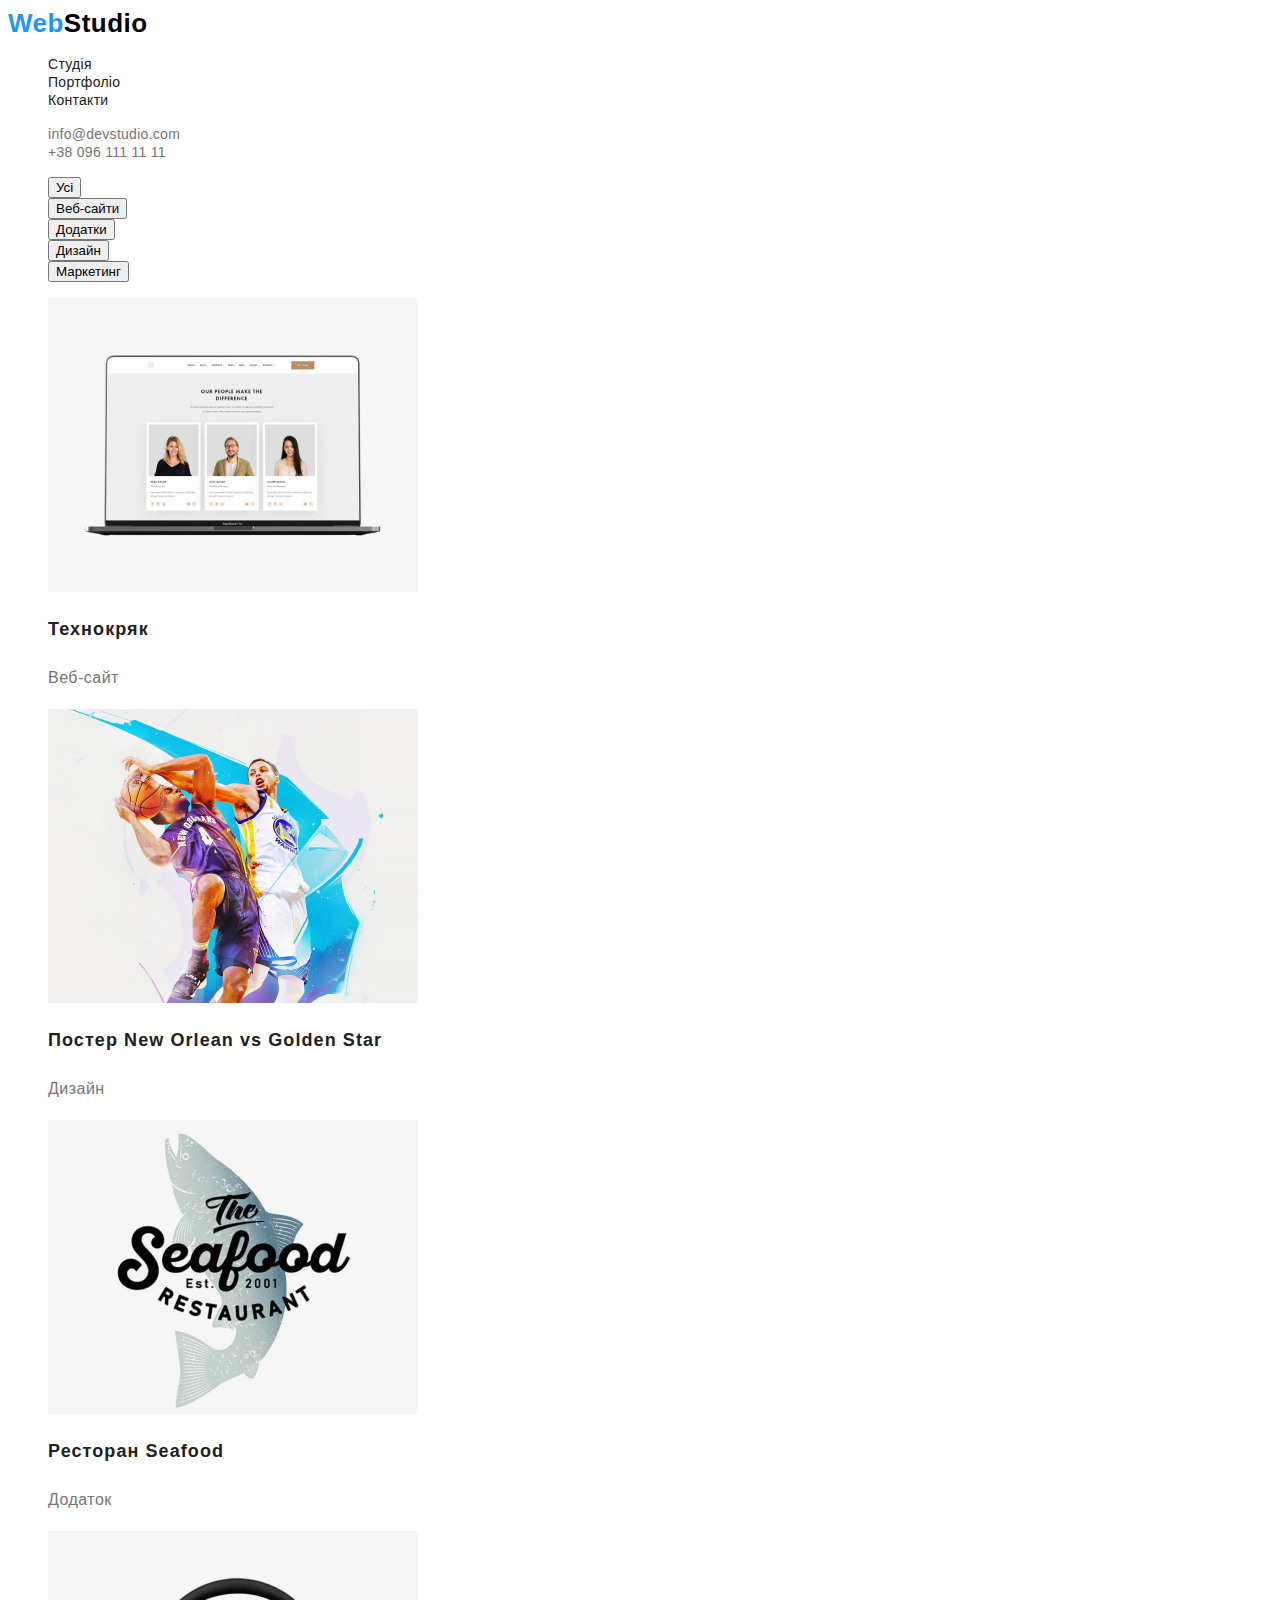
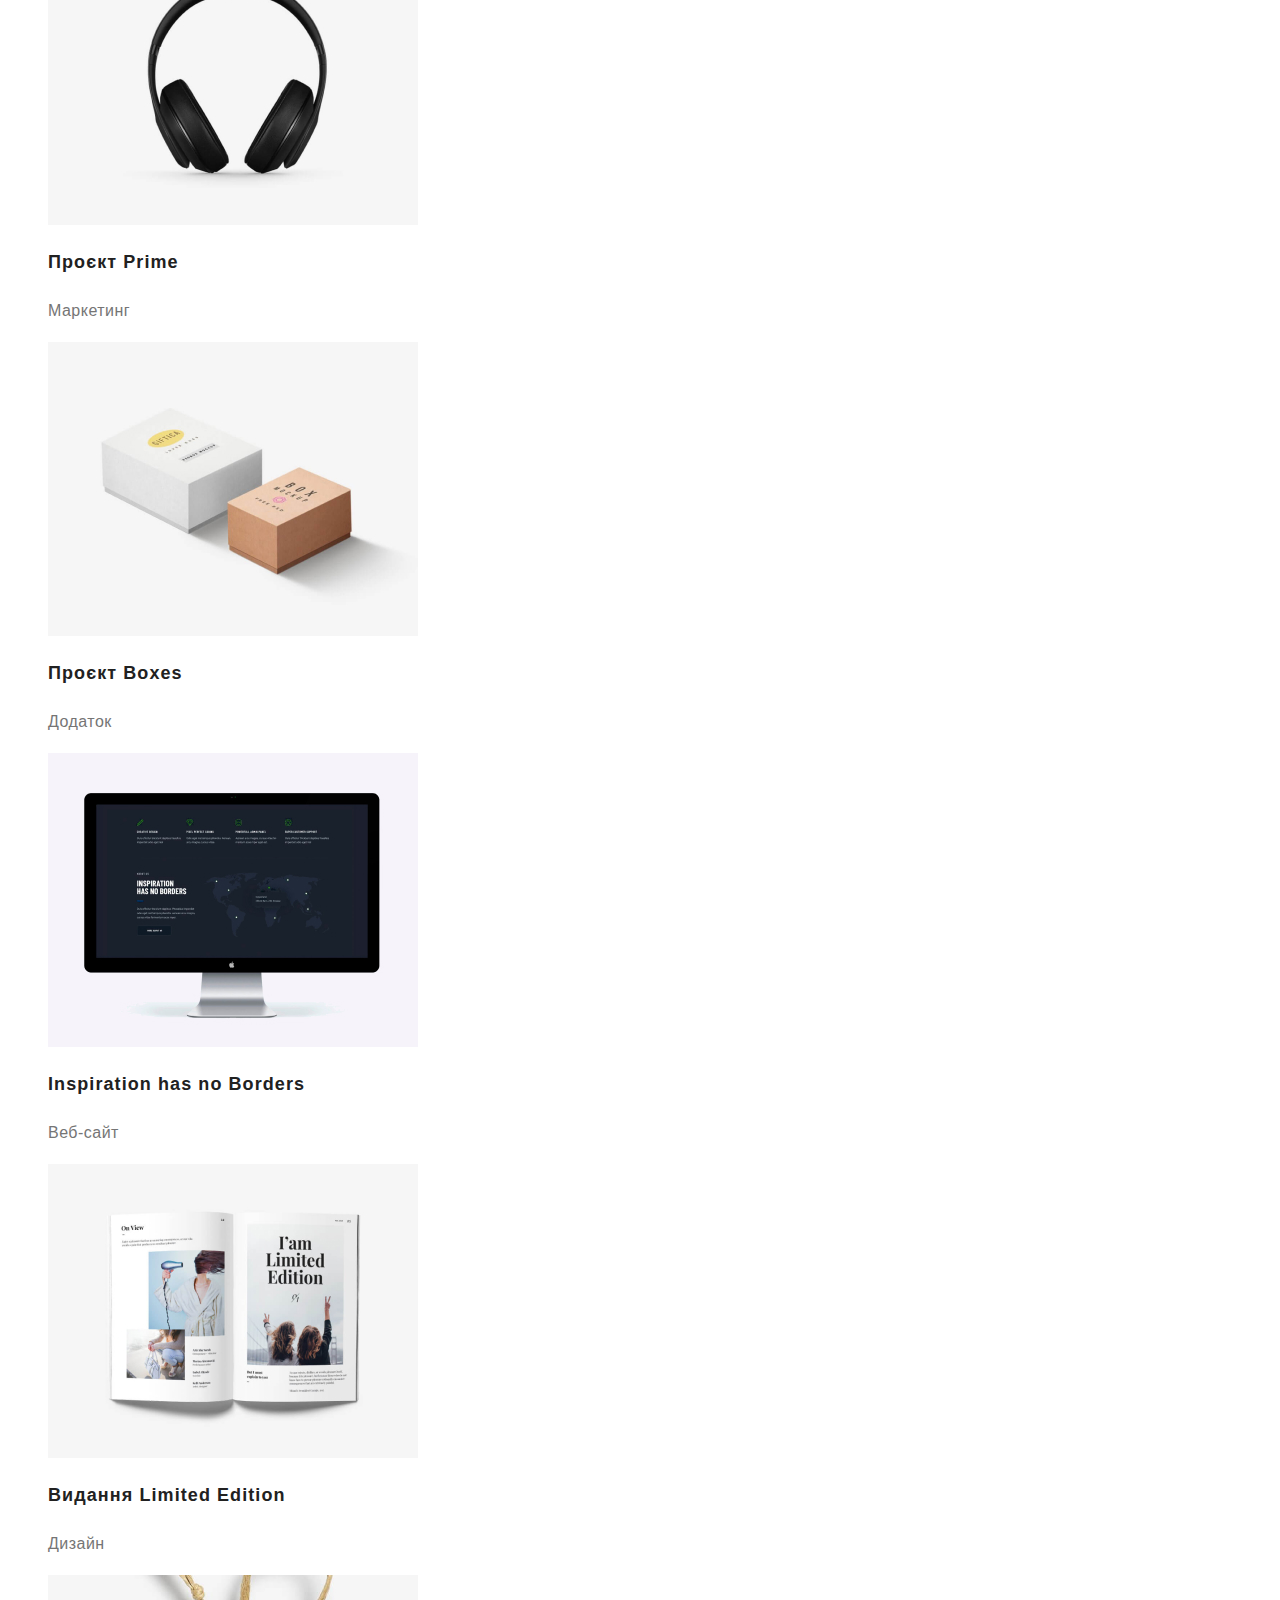
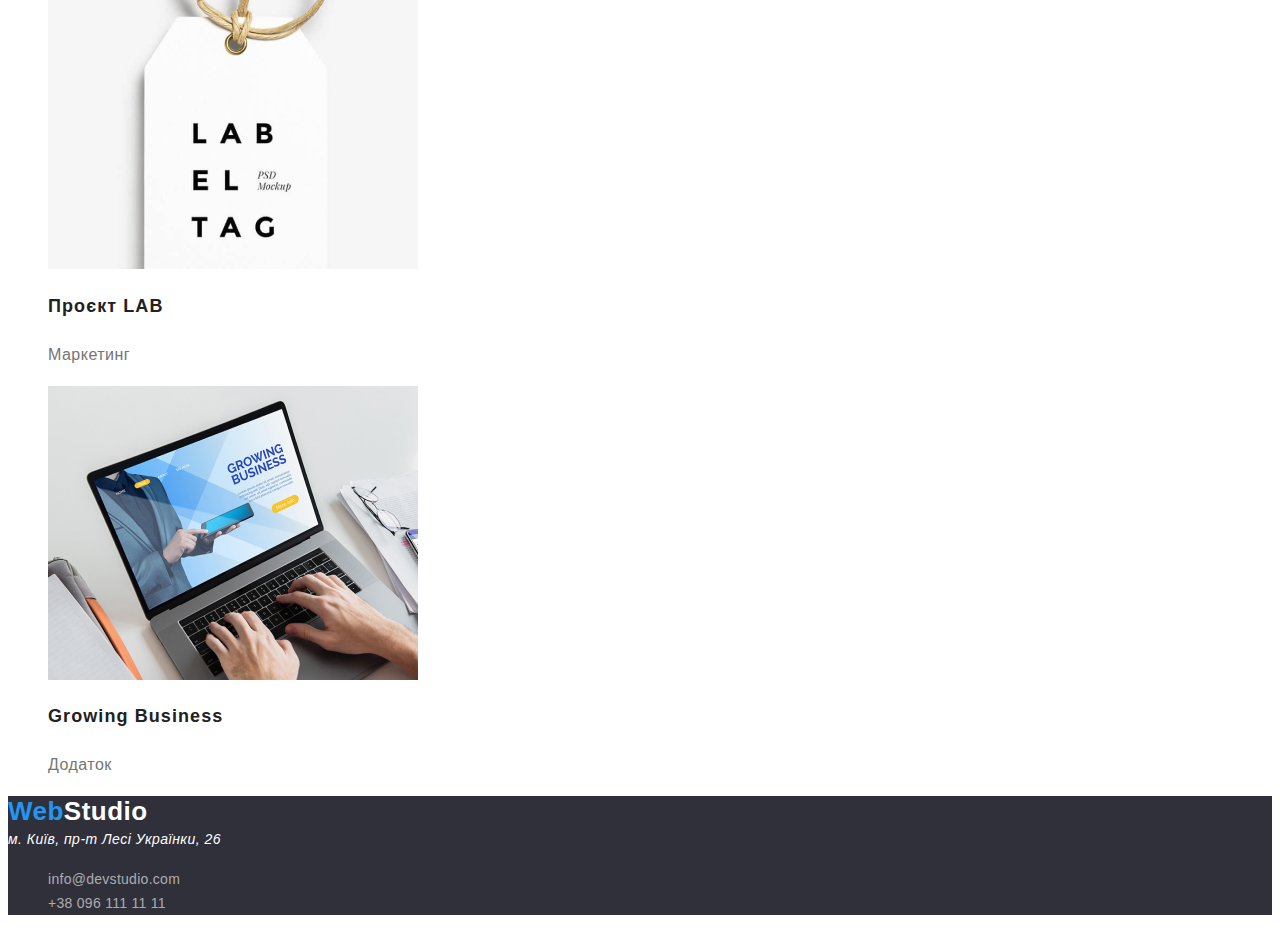
==== portfolio.html @ b791befd "new files" ====
<!DOCTYPE html>
<html lang="en">
<head>
    <meta charset="UTF-8">
    <meta http-equiv="X-UA-Compatible" content="IE=edge">
    <meta name="viewport" content="width=device-width, initial-scale=1.0">
    <title>WebStudio</title>
    <link rel="stylesheet" href="https://cdnjs.cloudflare.com/ajax/libs/modern-normalize/1.1.0/modern-normalize.min.css" integrity="sha512-wpPYUAdjBVSE4KJnH1VR1HeZfpl1ub8YT/NKx4PuQ5NmX2tKuGu6U/JRp5y+Y8XG2tV+wKQpNHVUX03MfMFn9Q==" crossorigin="anonymous" referrerpolicy="no-referrer" />
    <link rel="preconnect" href="https://fonts.googleapis.com">
<link rel="preconnect" href="https://fonts.gstatic.com" crossorigin>
    <link rel="stylesheet" href="./style.css">
</head>
<body>
      <!-- Шапка сторінки -->
      <header>
        <nav>
            <!-- Логотип -->
        <a class="logo" href="./">Web<span>Studio</span></a>
        <!-- Навігація по сайту -->
        
        <ul class="nav-list">
            <li class="nav-item">
                <a class="nav-link" href="./">Студія</a>
            </li>
            <li class="nav-item">
                <a class="nav-link" href="./portfolio.html">Портфоліо</a>
            </li>
            <li class="nav-item">
                <a class="nav-link" href="">Контакти</a>
            </li>
        </ul>
     </nav>
     <!-- Контакти -->
     <ul class="contacts-list">
        <li class="contacts-item">
            <a class="contacts-link" href="">info@devstudio.com</a>
        </li>
        <li class="contacts-item">
            <a class="contacts-link" href="">+38 096 111 11 11</a>
        </li>
     </ul>
        
       </header>
       <main>
        <section>
            <ul>
                <li>
                    <button>Усі</button>
                </li>
                <li>
                    <button>Веб-сайти</button>
                </li>
                <li>
                    <button>Додатки</button>
                </li>
                <li>
                    <button>Дизайн</button>
                </li>
                <li>
                    <button>Маркетинг</button>
                </li>
            </ul>
        </section>
        <section>
            <ul>
                <li>
                    <img src="./images/photo-5.jpg" alt="фото">
                    <h2 class="job-title">Технокряк</h2>
                    <p class="job-text">Веб-сайт</p>
                </li>
                <li>
                    <img src="./images/photo-6.jpg" alt="фото">
                    <h2 class="job-title">Постер New Orlean vs Golden Star</h2>
                    <p  class="job-text">Дизайн</p>
                </li>
                <li>
                    <img src="./images/photo-7.jpg" alt="фото">
                    <h2 class="job-title">Ресторан Seafood</h2>
                    <p class="job-text">Додаток</p>
                </li>
                <li>
                    <img src="./images/photo-8.jpg" alt="фото">
                    <h2 class="job-title">Проєкт Prime</h2>
                    <p class="job-text">Маркетинг</p>
                </li>
                <li>
                    <img src="./images/photo-9.jpg" alt="фото">
                    <h2 class="job-title">Проєкт Boxes</h2>
                    <p class="job-text">Додаток</p>
                </li>
                <li>
                    <img src="./images/photo-10.jpg" alt="фото">
                    <h2 class="job-title">Inspiration has no Borders</h2>
                    <p class="job-text">Веб-сайт</p>
                </li>
                <li>
                    <img src="./images/photo-11.jpg" alt="фото">
                    <h2 class="job-title">Видання Limited Edition</h2>
                    <p class="job-text">Дизайн</p>
                </li>
                <li>
                    <img src="./images/photo-12.jpg" alt="фото">
                    <h2 class="job-title">Проєкт LAB</h2>
                    <p class="job-text">Маркетинг</p>
                </li>
                <li>
                    <img src="./images/photo-13.jpg" alt="фото">
                    <h2 class="job-title">Growing Business</h2>
                    <p class="job-text">Додаток</p>
                </li>
            </ul>
        </section>
       </main>
        <!-- Футер -->
        <footer class="footer">
            <a class="logo" href="./">Web<span>Studio</span></a>
            <address>м. Київ, пр-т Лесі Українки, 26</address>
            <ul class="contacts-list">
            <li class="contacts-item">
                <a class="contacts-link" href="">info@devstudio.com</a>
            </li>
            <li class="contacts-item">
                <a class="contacts-link" href="">+38 096 111 11 11</a>
            </li>
         </ul>
        </footer>

</body>
</html>
---- style.css ----
:root{
    --primary-text-color: #212121;
    --secondary-text-color: #757575;
    --logo-color: #000000;
    --accent-color: #2196F3;
    --background-color: #FFFFFF;
    --hero-background-color : #2F303A;
}

body{
    font-family: 'Roboto', sans-serif;
    font-style: normal;
    letter-spacing: 0.03em;

    color: var(--primary-text-color);
    background-color: var(--background-color);
}

a{
    text-decoration: none;
}

ul{
    list-style: none;
}

/* header */
.logo{

    font-family: 'Raleway', sans-serif;
    font-weight: 700;
    font-size: 26px;
    line-height: 31px;

    color: var(--accent-color);
}

.logo > span{
    color: var(--logo-color);
}

.nav-link,
.contacts-link{
    font-weight: 500;
    font-size: 14px;
    line-height: 16px;
    letter-spacing: 0.02em;
}

.nav-link{
    color: var(--primary-text-color);
}

.contacts-link{
    color: var(--secondary-text-color);
}

.nav-link:hover,
.nav-link:focus,
.contacts-link:hover,
.contacts-link:focus{
    color: var(--accent-color);
}

/* Герой */

.hero{
    background-color: var(--hero-background-color);
}

h1{
    font-weight: 900;
    font-size: 44px;
    line-height: 60px;
    letter-spacing: 0.06em;
    text-align: center;
    text-transform: uppercase;

    color: var(--background-color);
}

.hero-button{
    font-weight: 700;
    font-size: 16px;
    line-height: 30px;
    text-align: center;
    letter-spacing: 0.06em;

    color: var(--background-color);
    background-color: var(--accent-color);
}

.advantages-h3{
    font-weight: 700;
    font-size: 14px;
    line-height: 16px;
    text-transform: uppercase;

    color: var(--primary-text-color);
    }

.advantages-p{
    font-weight: 400;
    font-size: 14px;
    line-height: 24px;

    color: var(--secondary-text-color);
}

.about-us{
    font-weight: 700;
    font-size: 36px;
    line-height: 42px;
    text-align: center;

    color: var(--primary-text-color);
}

.name{
    font-weight: 500;
    font-size: 16px;
    line-height: 19px;
    text-align: center;

    color: var(--primary-text-color);
}

.job{
    font-weight: 400;
    font-size: 16px;
    line-height: 19px;
    text-align: center;

    color: var(--secondary-text-color);
    }

.footer{
    background-color: var(--hero-background-color);
}

.footer .logo > span{
    color: var(--background-color);
}

address{
    font-weight: 400;
    font-size: 14px;
    line-height: 24px;

    color: var(--background-color);
}

.footer .contacts-link{
    font-weight: 400;
    font-size: 14px;
    line-height: 24px;

    color: rgba(255, 255, 255, 0.6);
}

/* portfolio */

.job-title{
    font-weight: 700;
    font-size: 18px;
    line-height: 36px;
    letter-spacing: 0.06em;

    color: var(--primary-text-color);
}

.job-text{
    font-weight: 400;
    font-size: 16px;
    line-height: 30px;

    color: var(--secondary-text-color);
}
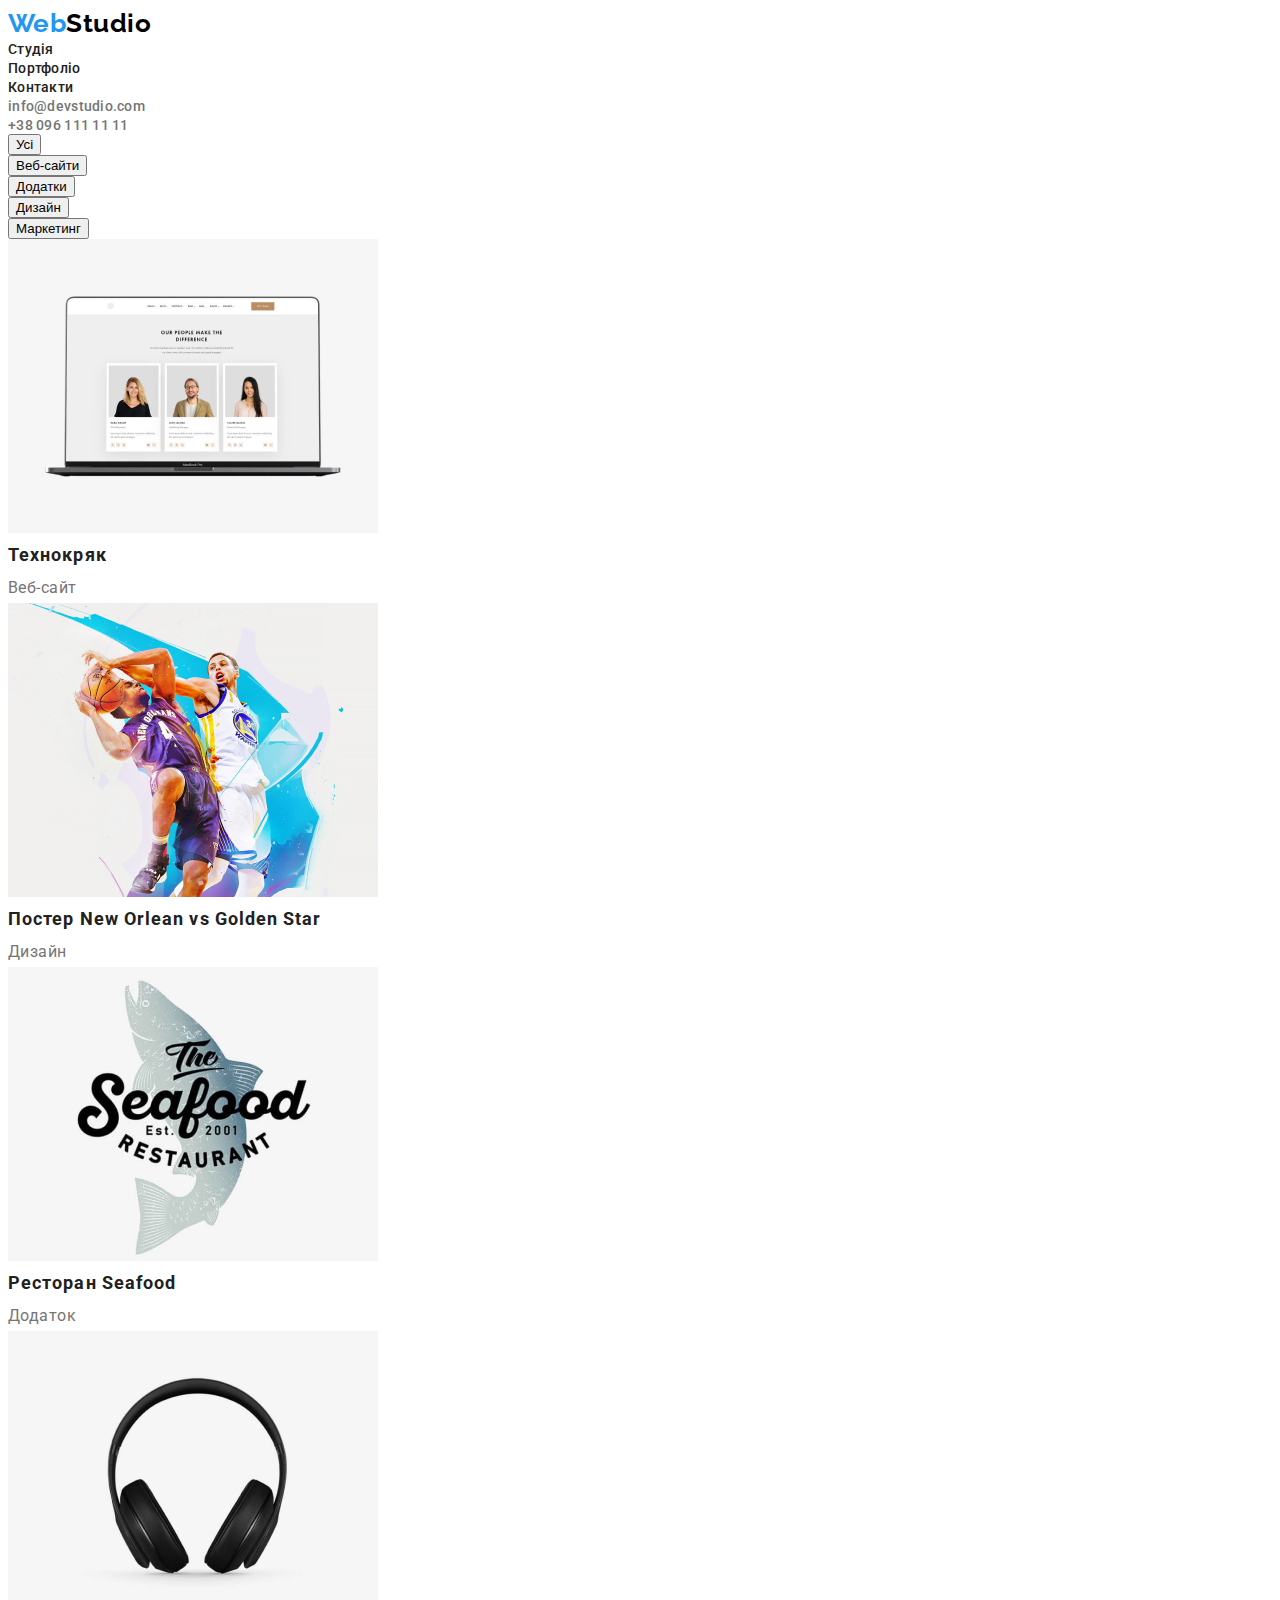
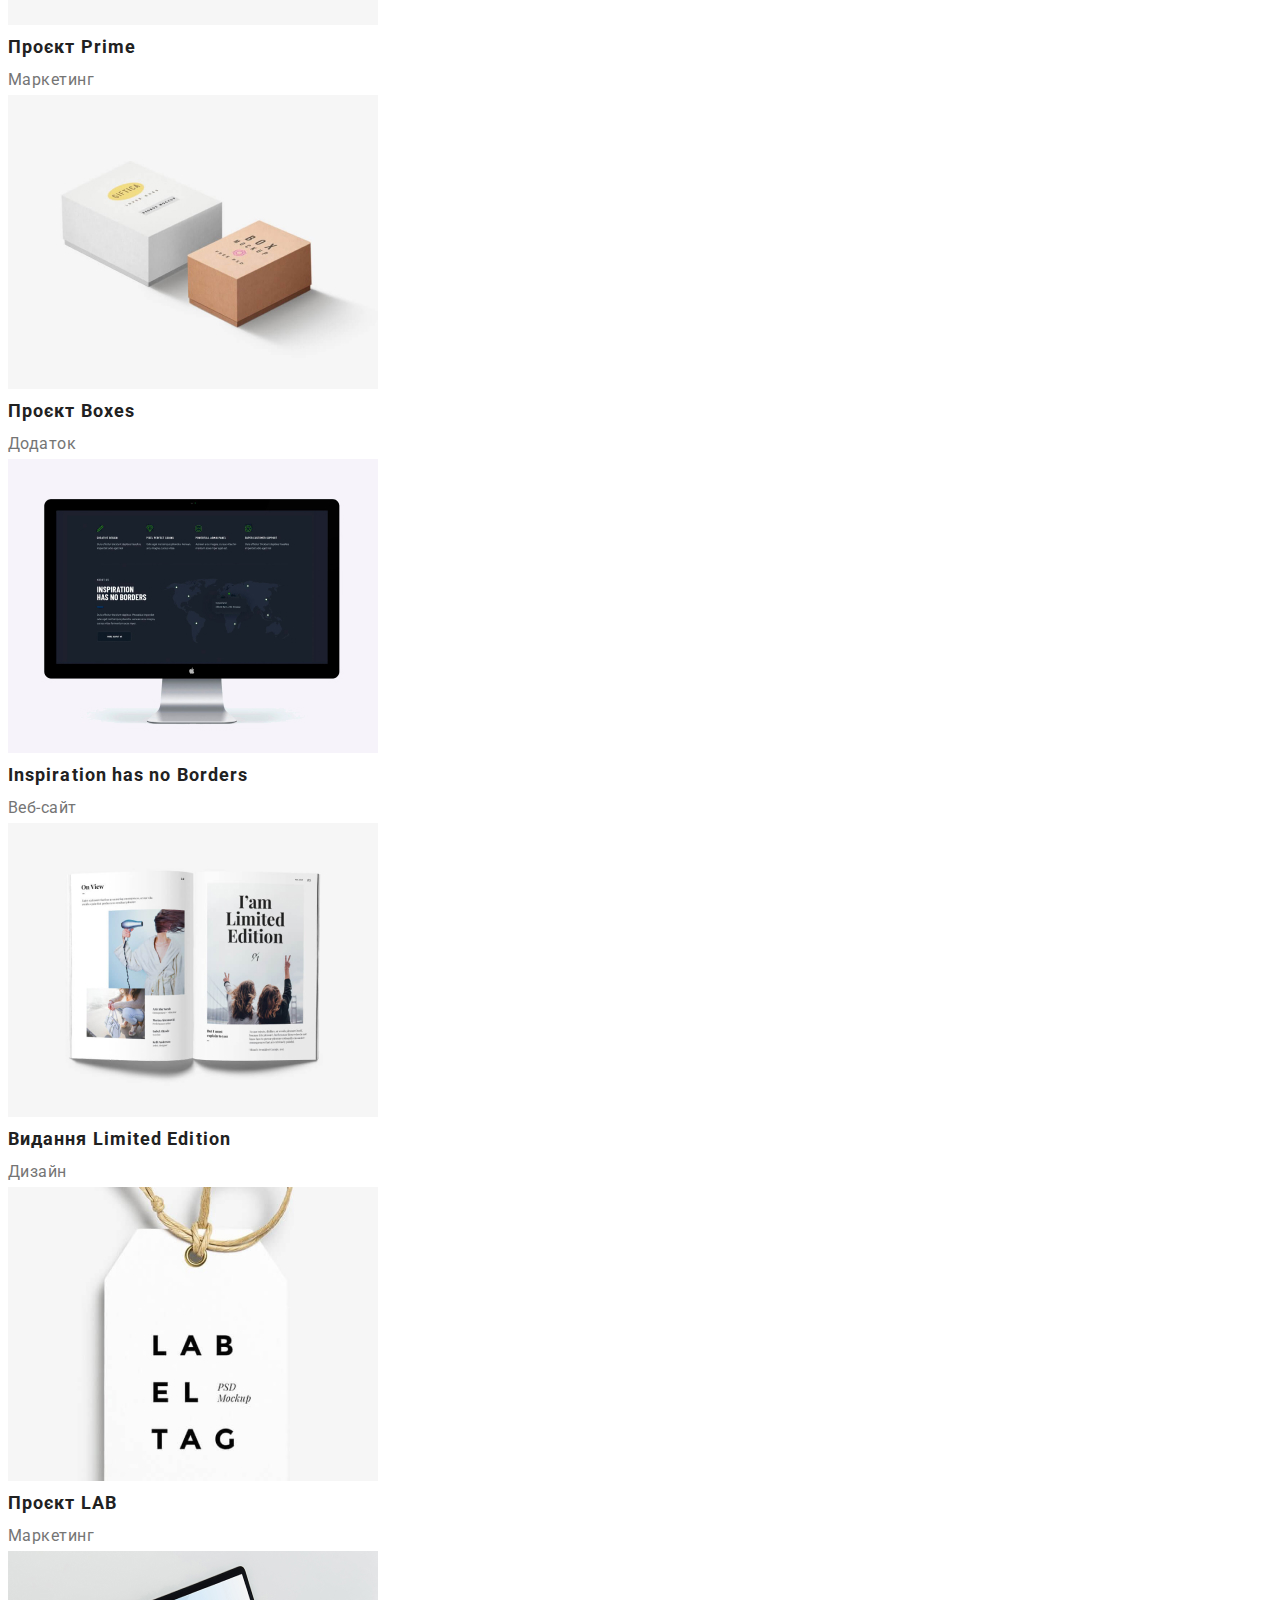
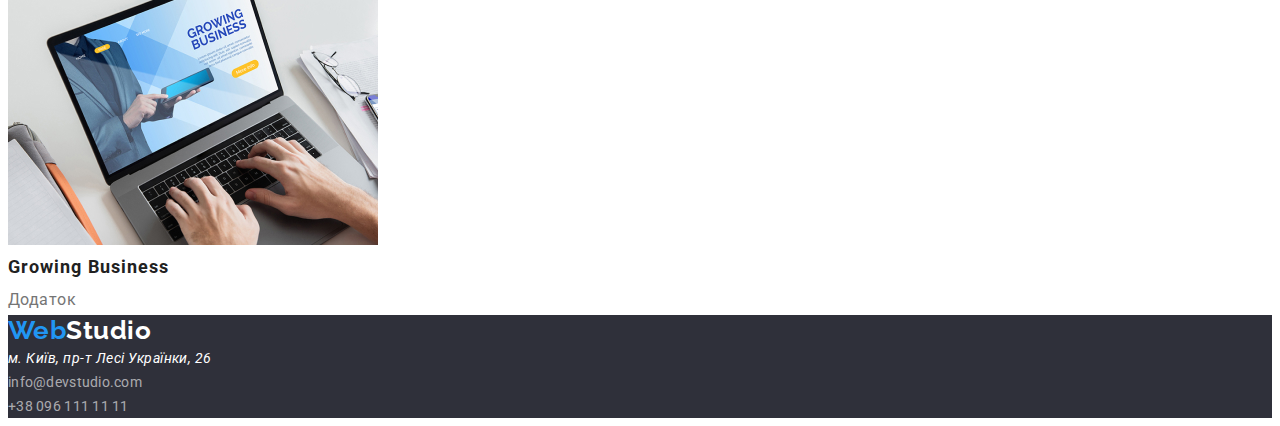
==== commit 4d28a9fa: "new css" ====
--- a/portfolio.html
+++ b/portfolio.html
@@ -8,37 +8,39 @@
     <link rel="stylesheet" href="https://cdnjs.cloudflare.com/ajax/libs/modern-normalize/1.1.0/modern-normalize.min.css" integrity="sha512-wpPYUAdjBVSE4KJnH1VR1HeZfpl1ub8YT/NKx4PuQ5NmX2tKuGu6U/JRp5y+Y8XG2tV+wKQpNHVUX03MfMFn9Q==" crossorigin="anonymous" referrerpolicy="no-referrer" />
     <link rel="preconnect" href="https://fonts.googleapis.com">
 <link rel="preconnect" href="https://fonts.gstatic.com" crossorigin>
+<link href="https://fonts.googleapis.com/css2?family=Raleway:wght@700&family=Roboto:wght@400;500;700;900&display=swap" rel="stylesheet">
+
     <link rel="stylesheet" href="./style.css">
 </head>
 <body>
       <!-- Шапка сторінки -->
       <header>
         <nav>
-            <!-- Логотип -->
-        <a class="logo" href="./">Web<span>Studio</span></a>
-        <!-- Навігація по сайту -->
-        
-        <ul class="nav-list">
-            <li class="nav-item">
-                <a class="nav-link" href="./">Студія</a>
-            </li>
-            <li class="nav-item">
-                <a class="nav-link" href="./portfolio.html">Портфоліо</a>
-            </li>
-            <li class="nav-item">
-                <a class="nav-link" href="">Контакти</a>
-            </li>
+               <!-- Логотип -->
+           <a class="logo" href="./">Web<span>Studio</span></a>
+           <!-- Навігація по сайту -->
+           
+           <ul class="nav-list">
+               <li class="nav-item">
+                   <a class="nav-link" href="./">Студія</a>
+               </li>
+               <li class="nav-item">
+                   <a class="nav-link" href="./portfolio.html">Портфоліо</a>
+               </li>
+               <li class="nav-item">
+                   <a class="nav-link" href="">Контакти</a>
+               </li>
+           </ul>
+        </nav>
+        <!-- Контакти -->
+        <ul class="contacts-list">
+           <li class="contacts-item">
+               <a class="contacts-link" href="">info@devstudio.com</a>
+           </li>
+           <li class="contacts-item">
+               <a class="contacts-link" href="">+38 096 111 11 11</a>
+           </li>
         </ul>
-     </nav>
-     <!-- Контакти -->
-     <ul class="contacts-list">
-        <li class="contacts-item">
-            <a class="contacts-link" href="">info@devstudio.com</a>
-        </li>
-        <li class="contacts-item">
-            <a class="contacts-link" href="">+38 096 111 11 11</a>
-        </li>
-     </ul>
         
        </header>
        <main>
--- a/style.css
+++ b/style.css
@@ -7,6 +7,16 @@
     --hero-background-color : #2F303A;
 }
 
+html{
+    box-sizing: border-box;
+}
+
+*,
+*::before,
+*::after{
+    box-sizing: inherit;
+}
+
 body{
     font-family: 'Roboto', sans-serif;
     font-style: normal;
@@ -20,9 +30,35 @@
     text-decoration: none;
 }
 
-ul{
+ul,
+p,
+h1,
+h2,
+h3,
+li{
     list-style: none;
-}
+    padding: 0;
+    margin: 0;
+}
+
+/* Загальні стилі */
+
+.section{
+    /* outline: solid 2px green; */
+
+    padding-top: 94px;
+    padding-bottom: 94px;
+}
+
+.container{
+    /* outline: solid 2px red; */
+    width: 1200px;
+    padding-left: 15px;
+    padding-right: 15px;
+    margin-left: auto;
+    margin-right: auto;
+}
+
 
 /* header */
 .logo{
@@ -175,4 +211,5 @@
     line-height: 30px;
 
     color: var(--secondary-text-color);
-}+}
+
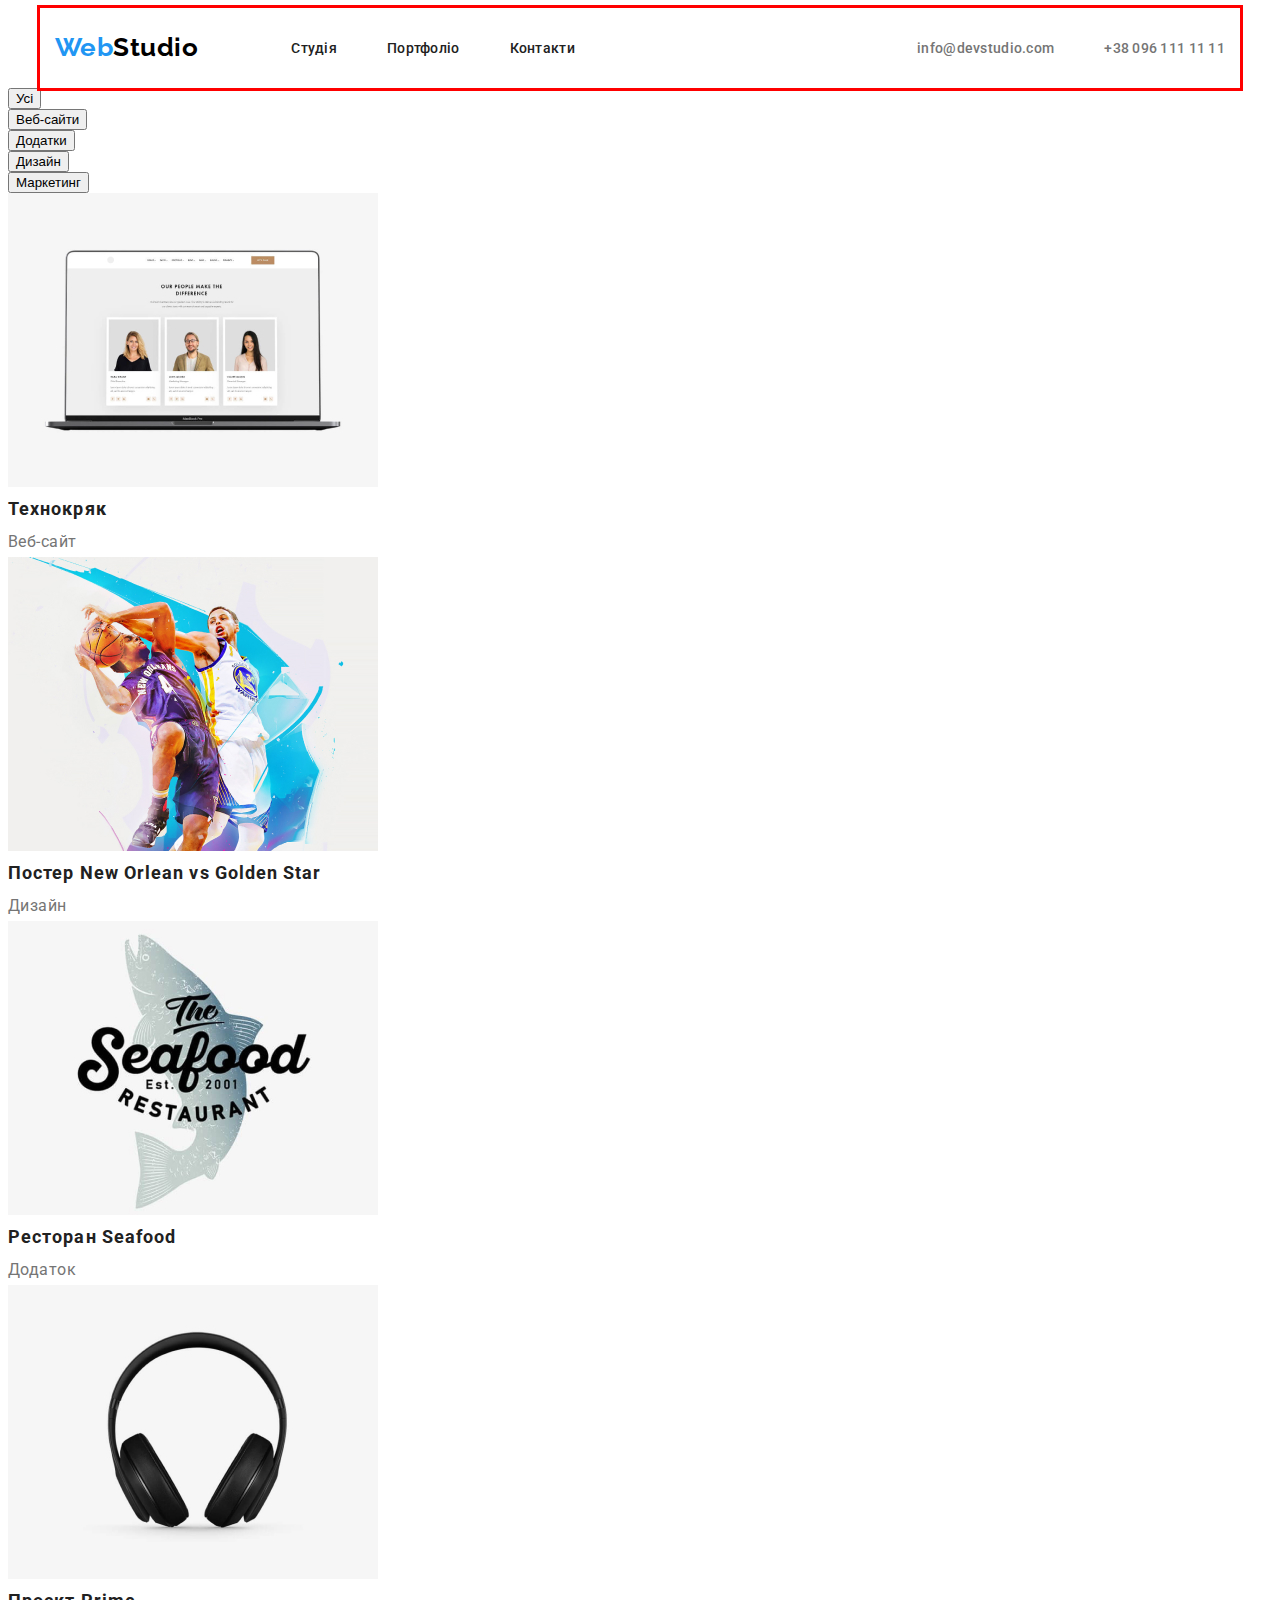
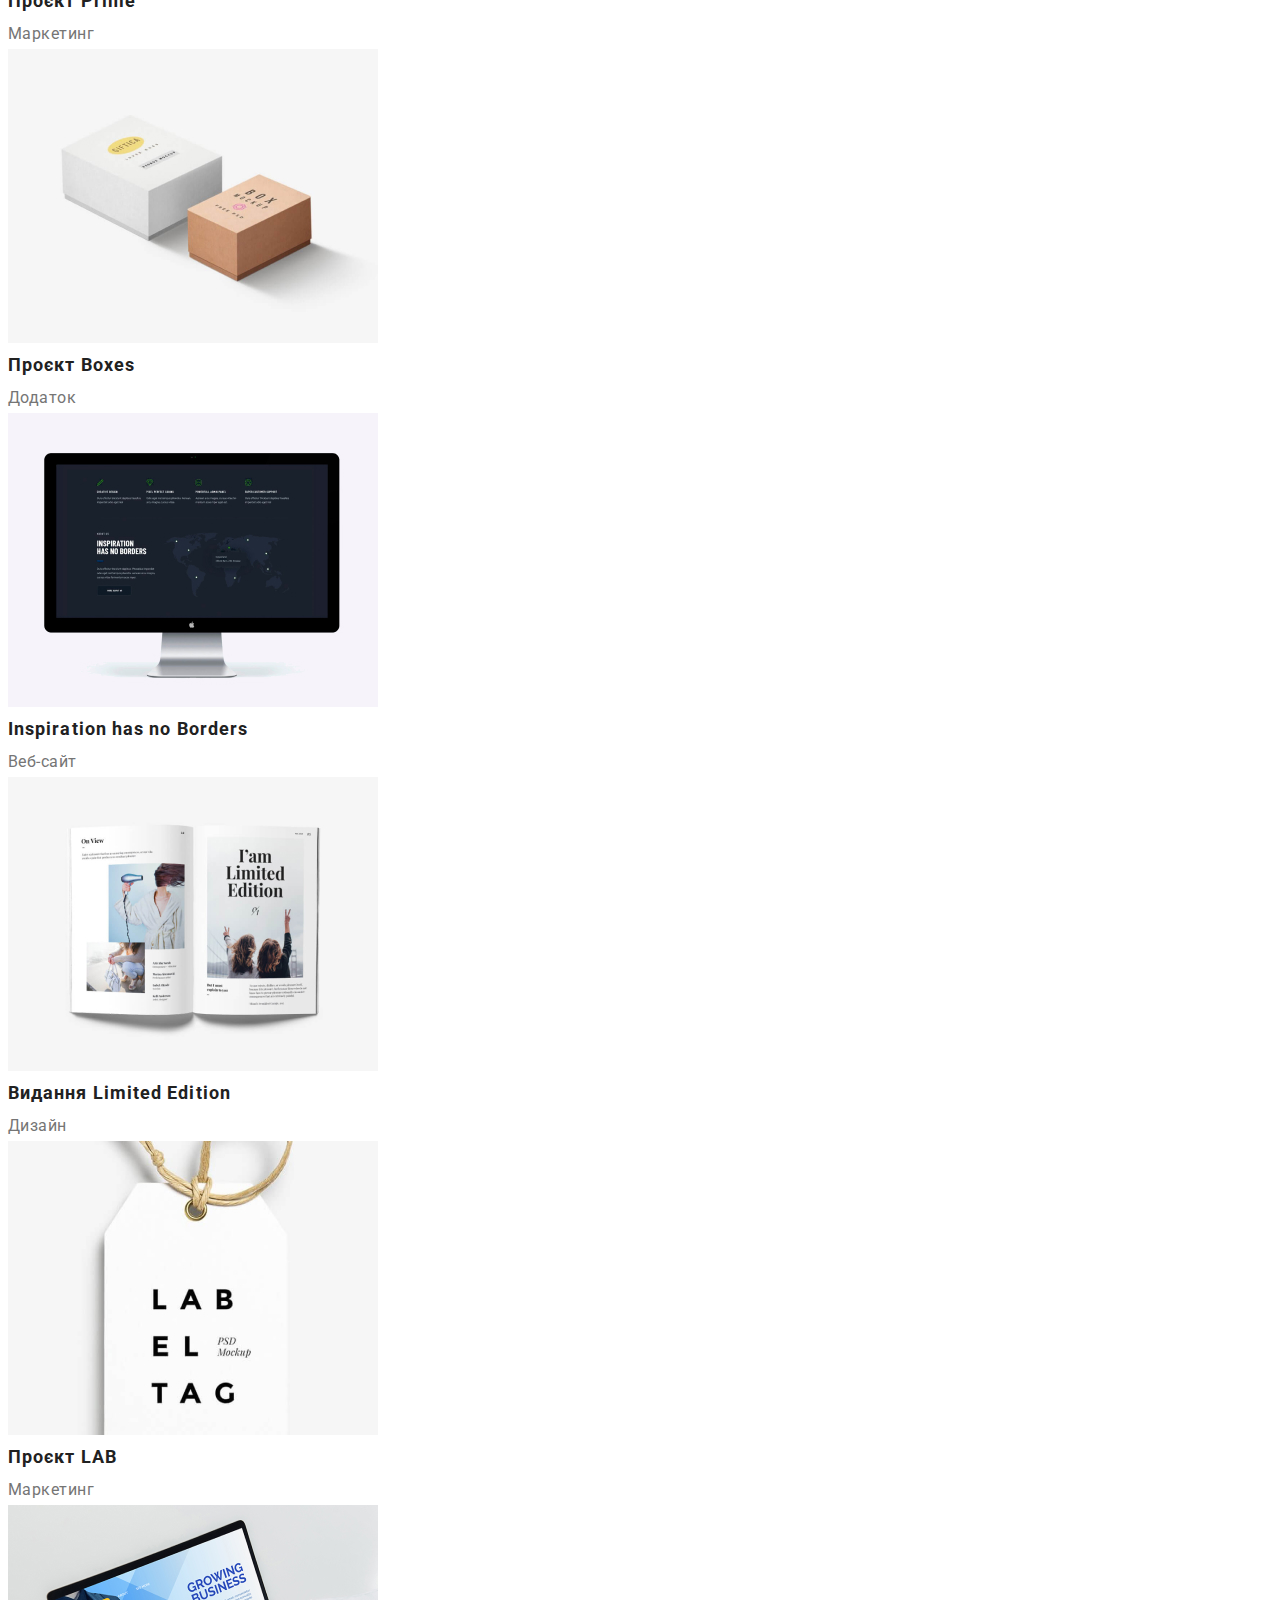
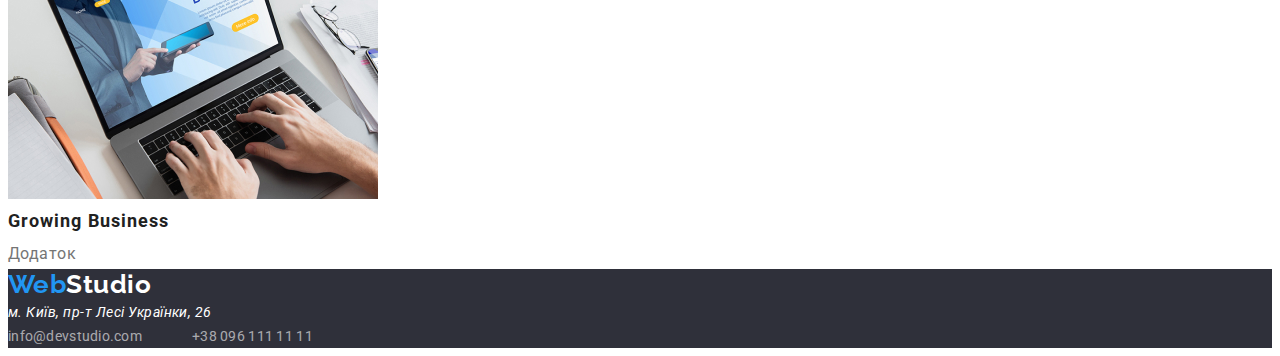
==== commit 348e2ede: "закінчуємо стилі header" ====
--- a/portfolio.html
+++ b/portfolio.html
@@ -15,34 +15,37 @@
 <body>
       <!-- Шапка сторінки -->
       <header>
-        <nav>
-               <!-- Логотип -->
-           <a class="logo" href="./">Web<span>Studio</span></a>
-           <!-- Навігація по сайту -->
-           
-           <ul class="nav-list">
-               <li class="nav-item">
-                   <a class="nav-link" href="./">Студія</a>
-               </li>
-               <li class="nav-item">
-                   <a class="nav-link" href="./portfolio.html">Портфоліо</a>
-               </li>
-               <li class="nav-item">
-                   <a class="nav-link" href="">Контакти</a>
-               </li>
-           </ul>
-        </nav>
-        <!-- Контакти -->
-        <ul class="contacts-list">
-           <li class="contacts-item">
-               <a class="contacts-link" href="">info@devstudio.com</a>
-           </li>
-           <li class="contacts-item">
-               <a class="contacts-link" href="">+38 096 111 11 11</a>
-           </li>
-        </ul>
+        <div class="container header">
+            <nav>
+                <!-- Логотип -->
+            <a class="logo" href="./">Web<span>Studio</span></a>
+            <!-- Навігація по сайту -->
+            
+            <ul class="nav-list">
+                <li class="nav-item">
+                    <a class="nav-link" href="./">Студія</a>
+                </li>
+                <li class="nav-item">
+                    <a class="nav-link" href="./portfolio.html">Портфоліо</a>
+                </li>
+                <li class="nav-item">
+                    <a class="nav-link" href="">Контакти</a>
+                </li>
+            </ul>
+         </nav>
+         <!-- Контакти -->
+         <ul class="contacts-list">
+            <li class="contacts-item">
+                <a class="contacts-link" href="">info@devstudio.com</a>
+            </li>
+            <li class="contacts-item">
+                <a class="contacts-link" href="">+38 096 111 11 11</a>
+            </li>
+         </ul>
+         
+        </div>
+        </header>
         
-       </header>
        <main>
         <section>
             <ul>
--- a/style.css
+++ b/style.css
@@ -51,7 +51,7 @@
 }
 
 .container{
-    /* outline: solid 2px red; */
+    outline: solid 3px red;
     width: 1200px;
     padding-left: 15px;
     padding-right: 15px;
@@ -61,6 +61,24 @@
 
 
 /* header */
+
+.container.header{
+    display: flex;
+    justify-content: center;
+    align-items: center;
+
+    padding-bottom: 25px;
+    padding-top: 24px;
+}
+
+.header nav{
+    /* outline: solid 1px red; */
+    justify-content: center;
+    align-items: center;
+    display: flex;
+
+}
+
 .logo{
 
     font-family: 'Raleway', sans-serif;
@@ -73,6 +91,32 @@
 
 .logo > span{
     color: var(--logo-color);
+}
+
+.nav-list{
+    display: flex;
+    margin-left: 93px;
+}
+
+.nav-item:not(:first-child),
+.contacts-item:not(:first-child){
+    margin-left:50px;
+}
+/* 
+.nav-item:nth-child(n+2),
+.contacts-item:not(:first-child){
+    margin-left: 50px;
+}
+
+.nav-item + .nav-item,
+.contacts-item:not(:first-child){
+    margin-left: 50px;
+} */
+
+.contacts-list{
+    /* outline: solid 1px red; */
+    display: flex;
+    margin-left: auto;
 }
 
 .nav-link,
@@ -85,6 +129,8 @@
 
 .nav-link{
     color: var(--primary-text-color);
+    padding-bottom: 32px;
+    padding-top: 32px;
 }
 
 .contacts-link{
@@ -126,6 +172,8 @@
     background-color: var(--accent-color);
 }
 
+/* Переваги */
+
 .advantages-h3{
     font-weight: 700;
     font-size: 14px;
@@ -143,6 +191,16 @@
     color: var(--secondary-text-color);
 }
 
+/* Чим ми займаємось */
+
+.what-we-do{
+    display: flex;
+}
+
+.what-we-do img{
+    width: 270px;
+}
+
 .about-us{
     font-weight: 700;
     font-size: 36px;
@@ -169,6 +227,8 @@
 
     color: var(--secondary-text-color);
     }
+
+    /* Футер */
 
 .footer{
     background-color: var(--hero-background-color);
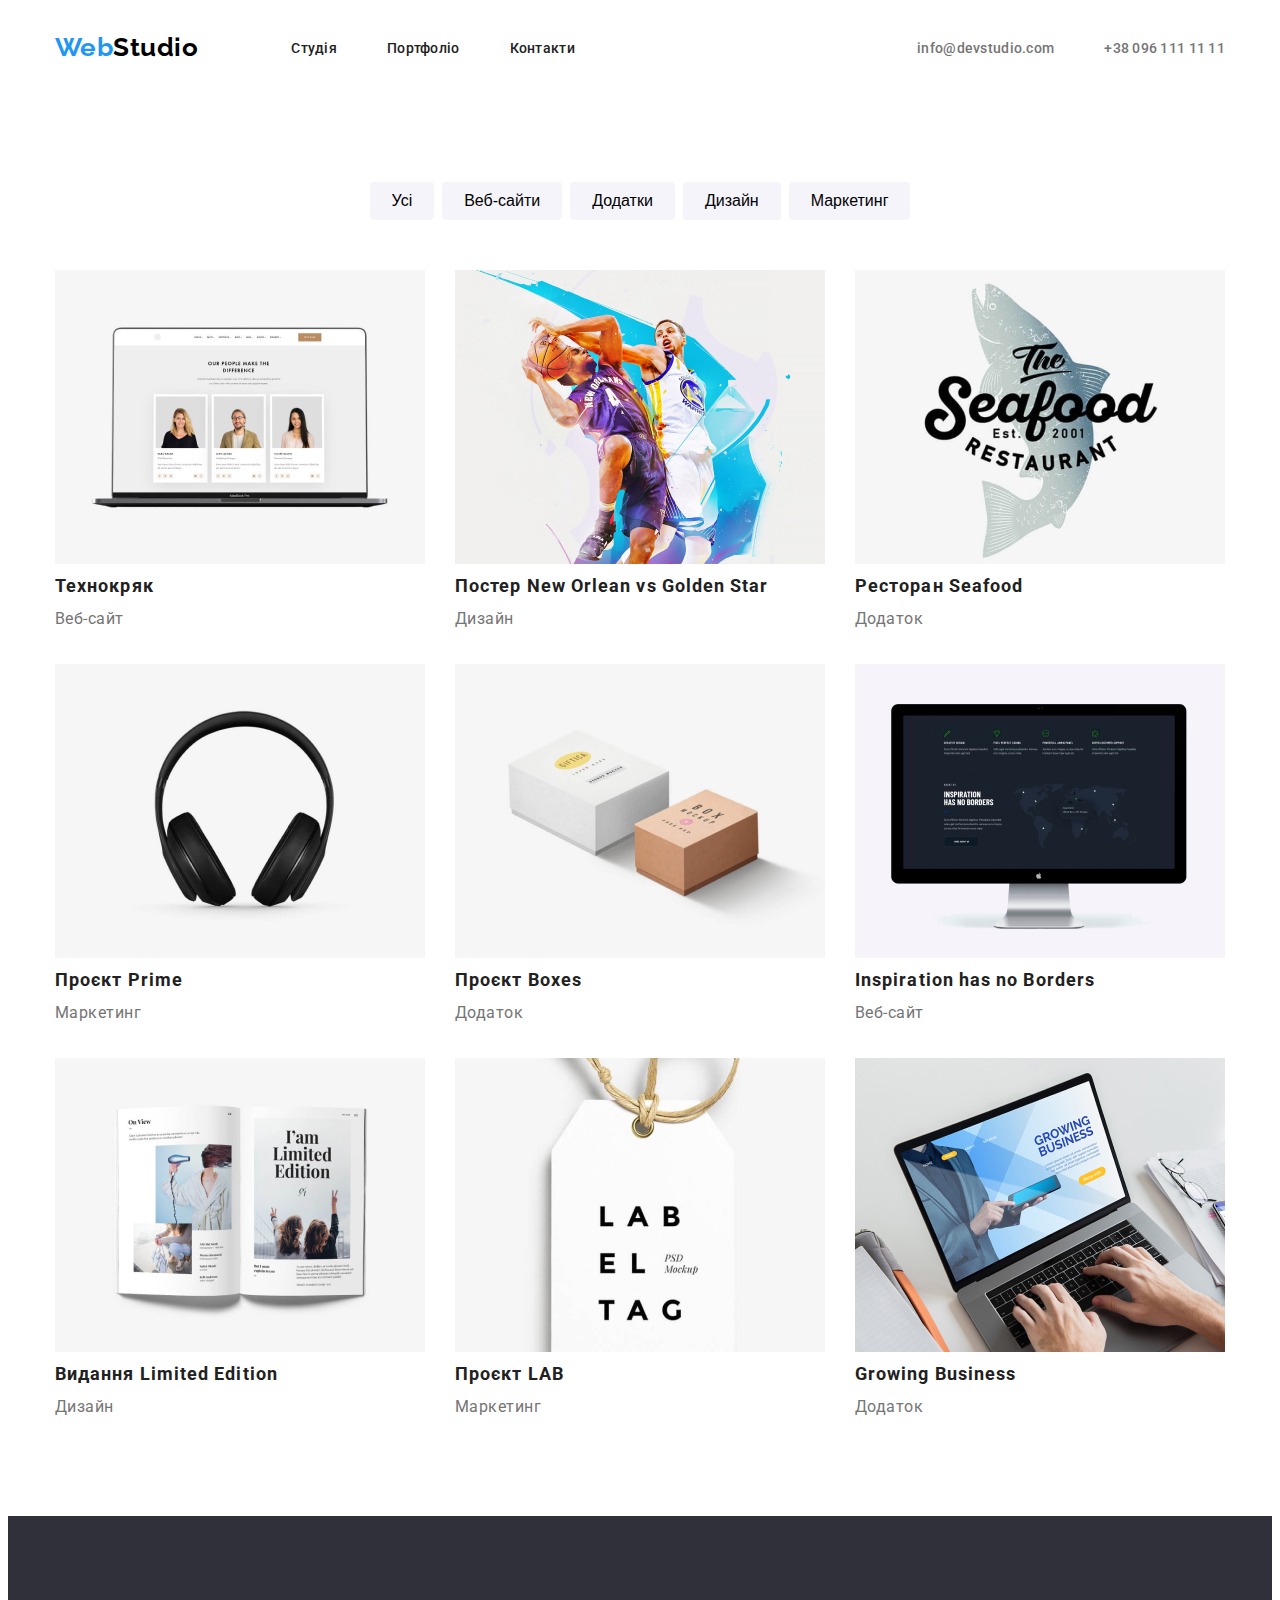
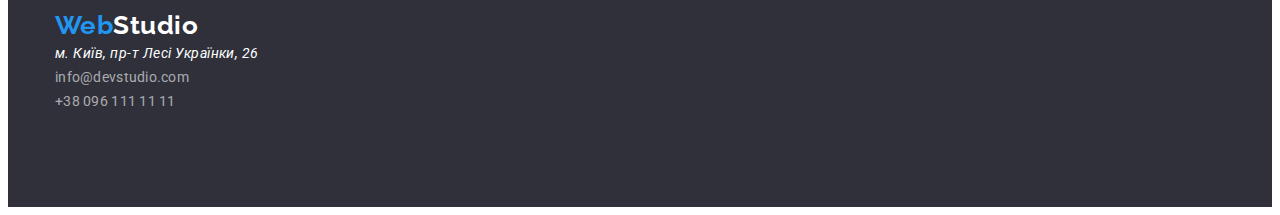
==== commit 938de6ff: "new css" ====
--- a/portfolio.html
+++ b/portfolio.html
@@ -47,87 +47,91 @@
         </header>
         
        <main>
-        <section>
-            <ul>
-                <li>
-                    <button>Усі</button>
-                </li>
-                <li>
-                    <button>Веб-сайти</button>
-                </li>
-                <li>
-                    <button>Додатки</button>
-                </li>
-                <li>
-                    <button>Дизайн</button>
-                </li>
-                <li>
-                    <button>Маркетинг</button>
-                </li>
-            </ul>
-        </section>
-        <section>
-            <ul>
-                <li>
-                    <img src="./images/photo-5.jpg" alt="фото">
-                    <h2 class="job-title">Технокряк</h2>
-                    <p class="job-text">Веб-сайт</p>
-                </li>
-                <li>
-                    <img src="./images/photo-6.jpg" alt="фото">
-                    <h2 class="job-title">Постер New Orlean vs Golden Star</h2>
-                    <p  class="job-text">Дизайн</p>
-                </li>
-                <li>
-                    <img src="./images/photo-7.jpg" alt="фото">
-                    <h2 class="job-title">Ресторан Seafood</h2>
-                    <p class="job-text">Додаток</p>
-                </li>
-                <li>
-                    <img src="./images/photo-8.jpg" alt="фото">
-                    <h2 class="job-title">Проєкт Prime</h2>
-                    <p class="job-text">Маркетинг</p>
-                </li>
-                <li>
-                    <img src="./images/photo-9.jpg" alt="фото">
-                    <h2 class="job-title">Проєкт Boxes</h2>
-                    <p class="job-text">Додаток</p>
-                </li>
-                <li>
-                    <img src="./images/photo-10.jpg" alt="фото">
-                    <h2 class="job-title">Inspiration has no Borders</h2>
-                    <p class="job-text">Веб-сайт</p>
-                </li>
-                <li>
-                    <img src="./images/photo-11.jpg" alt="фото">
-                    <h2 class="job-title">Видання Limited Edition</h2>
-                    <p class="job-text">Дизайн</p>
-                </li>
-                <li>
-                    <img src="./images/photo-12.jpg" alt="фото">
-                    <h2 class="job-title">Проєкт LAB</h2>
-                    <p class="job-text">Маркетинг</p>
-                </li>
-                <li>
-                    <img src="./images/photo-13.jpg" alt="фото">
-                    <h2 class="job-title">Growing Business</h2>
-                    <p class="job-text">Додаток</p>
-                </li>
-            </ul>
+        <section class="section">
+            <div class="container">
+
+                <ul class="btn-list">
+                    <li class="btn-item">
+                        <button class="button" type="button">Усі</button>
+                    </li>
+                    <li class="btn-item">
+                        <button class="button" type="button">Веб-сайти</button>
+                    </li>
+                    <li class="btn-item">
+                        <button class="button" type="button">Додатки</button>
+                    </li>
+                    <li class="btn-item">
+                        <button class="button" type="button">Дизайн</button>
+                    </li>
+                    <li class="btn-item">
+                        <button class="button" type="button">Маркетинг</button>
+                    </li>
+                </ul>
+
+                <ul class="examples">
+                    <li>
+                        <img src="./images/photo-5.jpg" alt="фото">
+                        <h2 class="job-title">Технокряк</h2>
+                        <p class="job-text">Веб-сайт</p>
+                    </li>
+                    <li>
+                        <img src="./images/photo-6.jpg" alt="фото">
+                        <h2 class="job-title">Постер New Orlean vs Golden Star</h2>
+                        <p  class="job-text">Дизайн</p>
+                    </li>
+                    <li>
+                        <img src="./images/photo-7.jpg" alt="фото">
+                        <h2 class="job-title">Ресторан Seafood</h2>
+                        <p class="job-text">Додаток</p>
+                    </li>
+                    <li>
+                        <img src="./images/photo-8.jpg" alt="фото">
+                        <h2 class="job-title">Проєкт Prime</h2>
+                        <p class="job-text">Маркетинг</p>
+                    </li>
+                    <li>
+                        <img src="./images/photo-9.jpg" alt="фото">
+                        <h2 class="job-title">Проєкт Boxes</h2>
+                        <p class="job-text">Додаток</p>
+                    </li>
+                    <li>
+                        <img src="./images/photo-10.jpg" alt="фото">
+                        <h2 class="job-title">Inspiration has no Borders</h2>
+                        <p class="job-text">Веб-сайт</p>
+                    </li>
+                    <li>
+                        <img src="./images/photo-11.jpg" alt="фото">
+                        <h2 class="job-title">Видання Limited Edition</h2>
+                        <p class="job-text">Дизайн</p>
+                    </li>
+                    <li>
+                        <img src="./images/photo-12.jpg" alt="фото">
+                        <h2 class="job-title">Проєкт LAB</h2>
+                        <p class="job-text">Маркетинг</p>
+                    </li>
+                    <li>
+                        <img src="./images/photo-13.jpg" alt="фото">
+                        <h2 class="job-title">Growing Business</h2>
+                        <p class="job-text">Додаток</p>
+                    </li>
+                </ul>
+            </div>
         </section>
        </main>
         <!-- Футер -->
-        <footer class="footer">
-            <a class="logo" href="./">Web<span>Studio</span></a>
-            <address>м. Київ, пр-т Лесі Українки, 26</address>
-            <ul class="contacts-list">
-            <li class="contacts-item">
-                <a class="contacts-link" href="">info@devstudio.com</a>
-            </li>
-            <li class="contacts-item">
-                <a class="contacts-link" href="">+38 096 111 11 11</a>
-            </li>
-         </ul>
+        <footer class="footer section">
+            <div class="container">
+                <a class="logo" href="./">Web<span>Studio</span></a>
+                <address>м. Київ, пр-т Лесі Українки, 26</address>
+                <ul class="contacts-list">
+                <li class="contacts-item">
+                    <a class="contacts-link" href="">info@devstudio.com</a>
+                </li>
+                <li class="contacts-item">
+                    <a class="contacts-link" href="">+38 096 111 11 11</a>
+                </li>
+             </ul>
+            </div>
         </footer>
 
 </body>
--- a/style.css
+++ b/style.css
@@ -51,7 +51,7 @@
 }
 
 .container{
-    outline: solid 3px red;
+    /* outline: solid 3px red; */
     width: 1200px;
     padding-left: 15px;
     padding-right: 15px;
@@ -113,7 +113,7 @@
     margin-left: 50px;
 } */
 
-.contacts-list{
+.header .contacts-list{
     /* outline: solid 1px red; */
     display: flex;
     margin-left: auto;
@@ -147,21 +147,37 @@
 /* Герой */
 
 .hero{
+    padding-top: 200px;
+    padding-bottom: 200px;
     background-color: var(--hero-background-color);
 }
 
+.hero .container{
+    text-align: center;
+}
+
 h1{
+    width: 696px;
+    margin-left: auto;
+    margin-right: auto;
+    margin-bottom: 30px;
+
     font-weight: 900;
     font-size: 44px;
     line-height: 60px;
     letter-spacing: 0.06em;
-    text-align: center;
     text-transform: uppercase;
 
     color: var(--background-color);
 }
 
 .hero-button{
+    border: none;
+    box-shadow: 0px 4px 4px rgba(0, 0, 0, 0.15);
+    border-radius: 4px;
+
+    padding: 10px 32px;
+
     font-weight: 700;
     font-size: 16px;
     line-height: 30px;
@@ -173,6 +189,15 @@
 }
 
 /* Переваги */
+
+.advantages{
+    display: flex;
+    justify-content: space-between;
+}
+
+.advantages .item{
+    width: 270px;
+}
 
 .advantages-h3{
     font-weight: 700;
@@ -180,6 +205,8 @@
     line-height: 16px;
     text-transform: uppercase;
 
+    margin-bottom: 10px;
+
     color: var(--primary-text-color);
     }
 
@@ -197,18 +224,49 @@
     display: flex;
 }
 
-.what-we-do img{
-    width: 270px;
-}
-
 .about-us{
+    text-align: center;
+
     font-weight: 700;
     font-size: 36px;
     line-height: 42px;
     text-align: center;
 
-    color: var(--primary-text-color);
-}
+    margin-bottom: 50px;
+
+    color: var(--primary-text-color);
+}
+
+.what-we-do{
+    display: flex;
+    justify-content: space-between;
+}
+
+.img-what-we-do{
+    width: 370px;
+}
+
+/* Наша команда */
+
+.our-team{
+    background-color: #F5F4FA;
+}
+
+.our-team-list{
+    display: flex;
+    justify-content: space-between;
+}
+
+.our-team-item{
+    box-shadow: 0px 1px 3px rgba(0, 0, 0, 0.12), 0px 1px 1px rgba(0, 0, 0, 0.14), 0px 2px 1px rgba(0, 0, 0, 0.2);
+    border-radius: 0px 0px 4px 4px;
+}
+
+.img-our-team{
+    width: 270px;
+    padding-bottom: 30px;
+}
+
 
 .name{
     font-weight: 500;
@@ -216,6 +274,8 @@
     line-height: 19px;
     text-align: center;
 
+    padding-bottom: 10px;
+
     color: var(--primary-text-color);
 }
 
@@ -224,6 +284,8 @@
     font-size: 16px;
     line-height: 19px;
     text-align: center;
+
+    padding-bottom: 30px;
 
     color: var(--secondary-text-color);
     }
@@ -244,6 +306,14 @@
     line-height: 24px;
 
     color: var(--background-color);
+}
+
+.footer .contacts-list{
+    display: block;
+}
+
+.footer .contacts-item:not(:first-child){
+    margin-left: 0px;
 }
 
 .footer .contacts-link{
@@ -273,3 +343,46 @@
     color: var(--secondary-text-color);
 }
 
+.btn-list{
+    display: flex;
+    justify-content: center;
+    align-items: center;
+}
+
+.btn-item:not(:first-child){
+    margin-left: 8px;
+}
+
+.btn-list .button{
+    font-weight: 500;
+    font-size: 16px;
+    line-height: 26px;
+    text-align: center;
+    padding: 6px 22px;
+
+    background-color: #F5F4FA;
+    border-radius: 4px;
+    border: none;
+    margin-bottom: 50px;
+}
+
+.btn-list .button:hover,
+.btn-list .button:focus{
+    color: var(--background-color);
+    background-color: var(--accent-color);
+    box-shadow: 0px 3px 1px rgba(0, 0, 0, 0.1)
+    0px 1px 2px rgba(0, 0, 0, 0.08),
+    0px 2px 2px rgba(0, 0, 0, 0.12);
+}
+
+.examples{
+    display: flex;
+    flex-wrap: wrap;
+    margin: -15px;
+}
+
+.examples li{
+    width: calc((100% - 6 * 15px) / 3);
+    margin: 15px;
+}
+
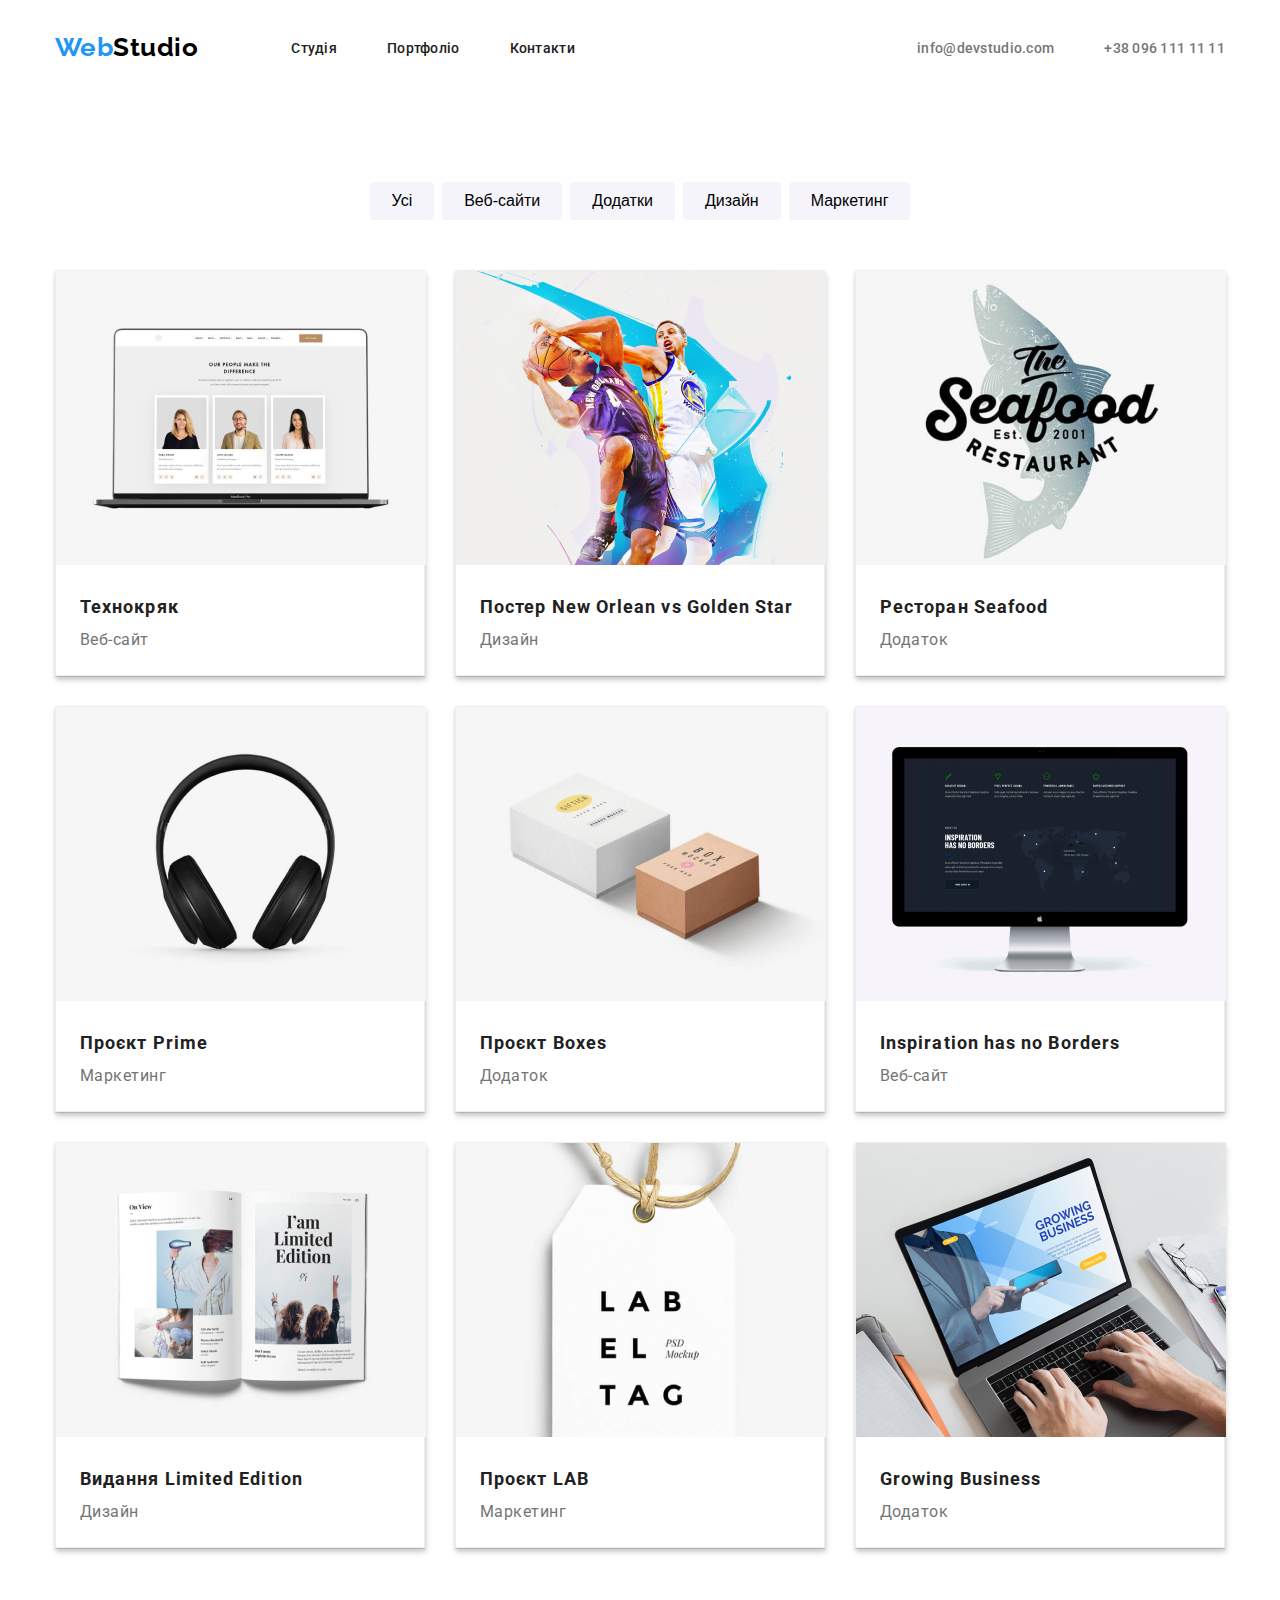
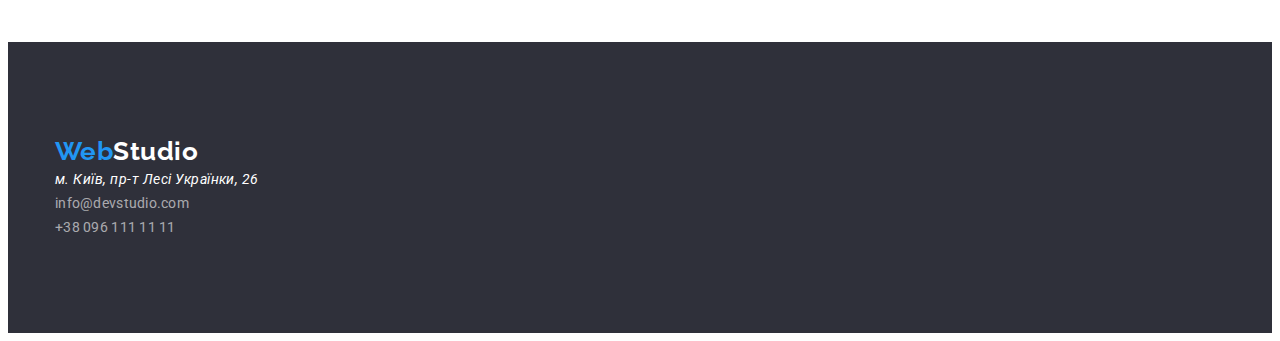
==== commit cab7111d: "new files" ====
--- a/portfolio.html
+++ b/portfolio.html
@@ -71,48 +71,66 @@
                 <ul class="examples">
                     <li>
                         <img src="./images/photo-5.jpg" alt="фото">
-                        <h2 class="job-title">Технокряк</h2>
-                        <p class="job-text">Веб-сайт</p>
+                            <div class="ex-text">
+                                <h2 class="job-title">Технокряк</h2>
+                                <p class="job-text">Веб-сайт</p>
+                            </div>
                     </li>
                     <li>
                         <img src="./images/photo-6.jpg" alt="фото">
-                        <h2 class="job-title">Постер New Orlean vs Golden Star</h2>
-                        <p  class="job-text">Дизайн</p>
+                            <div class="ex-text">
+                                <h2 class="job-title">Постер New Orlean vs Golden Star</h2>
+                                <p  class="job-text">Дизайн</p>
+                            </div>
                     </li>
                     <li>
                         <img src="./images/photo-7.jpg" alt="фото">
-                        <h2 class="job-title">Ресторан Seafood</h2>
-                        <p class="job-text">Додаток</p>
+                            <div class="ex-text">
+                                <h2 class="job-title">Ресторан Seafood</h2>
+                                <p class="job-text">Додаток</p>
+                            </div>
                     </li>
                     <li>
                         <img src="./images/photo-8.jpg" alt="фото">
-                        <h2 class="job-title">Проєкт Prime</h2>
-                        <p class="job-text">Маркетинг</p>
+                            <div class="ex-text">
+                                <h2 class="job-title">Проєкт Prime</h2>
+                                <p class="job-text">Маркетинг</p>
+                            </div>
                     </li>
                     <li>
                         <img src="./images/photo-9.jpg" alt="фото">
-                        <h2 class="job-title">Проєкт Boxes</h2>
-                        <p class="job-text">Додаток</p>
+                            <div class="ex-text">
+                                <h2 class="job-title">Проєкт Boxes</h2>
+                                <p class="job-text">Додаток</p>
+                            </div>
                     </li>
                     <li>
                         <img src="./images/photo-10.jpg" alt="фото">
-                        <h2 class="job-title">Inspiration has no Borders</h2>
-                        <p class="job-text">Веб-сайт</p>
+                            <div class="ex-text">
+                                <h2 class="job-title">Inspiration has no Borders</h2>
+                                <p class="job-text">Веб-сайт</p>
+                            </div>
                     </li>
                     <li>
                         <img src="./images/photo-11.jpg" alt="фото">
-                        <h2 class="job-title">Видання Limited Edition</h2>
-                        <p class="job-text">Дизайн</p>
+                            <div class="ex-text">
+                                <h2 class="job-title">Видання Limited Edition</h2>
+                                <p class="job-text">Дизайн</p>
+                            </div>
                     </li>
                     <li>
                         <img src="./images/photo-12.jpg" alt="фото">
-                        <h2 class="job-title">Проєкт LAB</h2>
-                        <p class="job-text">Маркетинг</p>
+                            <div class="ex-text">
+                                <h2 class="job-title">Проєкт LAB</h2>
+                            <p class="job-text">Маркетинг</p>
+                            </div>
                     </li>
                     <li>
                         <img src="./images/photo-13.jpg" alt="фото">
-                        <h2 class="job-title">Growing Business</h2>
-                        <p class="job-text">Додаток</p>
+                            <div class="ex-text">
+                                <h2 class="job-title">Growing Business</h2>
+                                <p class="job-text">Додаток</p>
+                            </div>
                     </li>
                 </ul>
             </div>
--- a/style.css
+++ b/style.css
@@ -149,7 +149,10 @@
 .hero{
     padding-top: 200px;
     padding-bottom: 200px;
-    background-color: var(--hero-background-color);
+    background-image: url('./images/Img\ \(15\).jpg');
+    background-repeat: no-repeat;
+    background-size: contain;
+    background-position: center;
 }
 
 .hero .container{
@@ -197,6 +200,40 @@
 
 .advantages .item{
     width: 270px;
+    
+}
+
+.advantages .item::before{
+    content: '';
+    display: block;
+
+    height: 120px;
+}
+
+.antenna::before,
+.clock::before,
+.diagram::before,
+.astronaut::before{
+    background-repeat: no-repeat;
+    background-position: center;
+    background-color: #F5F4FA;
+    margin-bottom: 30px;
+}
+
+.antenna::before{
+    background-image: url('./images/antenna\ 1.svg');
+}
+
+.clock::before{
+    background-image: url('./images/clock\ 1.svg');
+}
+
+.diagram::before{
+    background-image: url('./images/diagram\ 1.svg');
+}
+
+.astronaut::before{
+    background-image: url('./images/astronaut\ 1.svg');
 }
 
 .advantages-h3{
@@ -258,7 +295,9 @@
 }
 
 .our-team-item{
-    box-shadow: 0px 1px 3px rgba(0, 0, 0, 0.12), 0px 1px 1px rgba(0, 0, 0, 0.14), 0px 2px 1px rgba(0, 0, 0, 0.2);
+    box-shadow: 0px 1px 3px rgba(0, 0, 0, 0.12),
+    0px 1px 1px rgba(0, 0, 0, 0.14),
+    0px 2px 1px rgba(0, 0, 0, 0.2);
     border-radius: 0px 0px 4px 4px;
 }
 
@@ -347,6 +386,7 @@
     display: flex;
     justify-content: center;
     align-items: center;
+    margin-bottom: 50px;
 }
 
 .btn-item:not(:first-child){
@@ -363,7 +403,6 @@
     background-color: #F5F4FA;
     border-radius: 4px;
     border: none;
-    margin-bottom: 50px;
 }
 
 .btn-list .button:hover,
@@ -382,7 +421,14 @@
 }
 
 .examples li{
+    border: 1px solid #EEEEEE;
+    box-shadow: 0px 1px 1px rgba(0, 0, 0, 0.12),
+    0px 4px 4px rgba(0, 0, 0, 0.06),
+    1px 4px 6px rgba(0, 0, 0, 0.16);
     width: calc((100% - 6 * 15px) / 3);
     margin: 15px;
 }
 
+.ex-text{
+    margin: 20px 24px;
+}